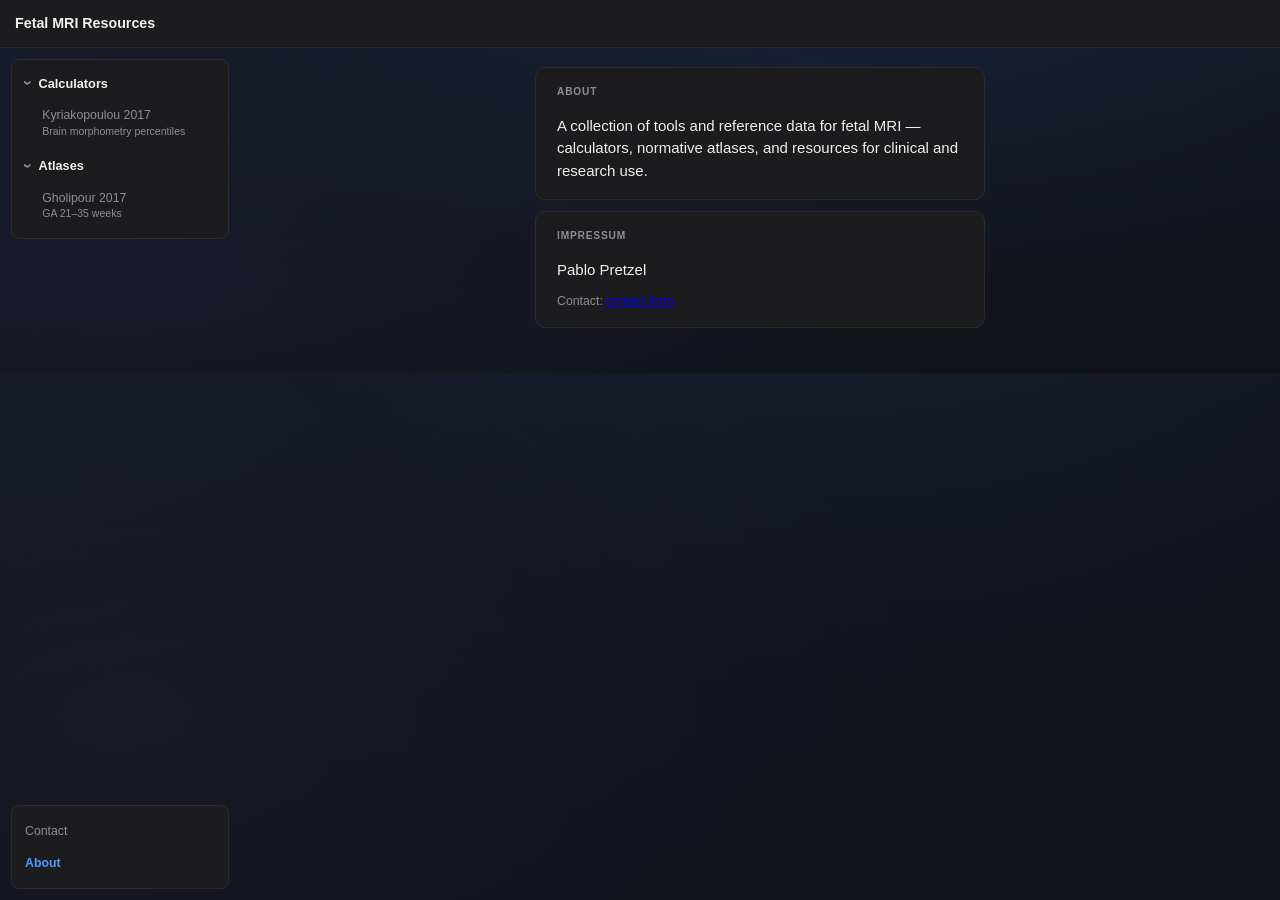
==== about.html @ 6837b883 "add contact and about pages" ====
<!DOCTYPE html>
<html lang="en">
<head>
  <meta charset="UTF-8">
  <meta name="viewport" content="width=device-width, initial-scale=1.0">
  <title>About — Fetal MRI Resources</title>
  <link rel="stylesheet" href="css/style.css">
  <script src="js/nav.js" defer></script>
</head>
<body>

  <header class="site-header">
    <button class="sidebar-toggle" aria-label="Toggle navigation" aria-controls="sidebar">
      <span></span><span></span><span></span>
    </button>
    <a class="site-brand" href="index.html">Fetal MRI Resources</a>
  </header>

  <aside class="sidebar" id="sidebar">
    <nav class="sidebar-nav">
      <details class="sidebar-section" open>
        <summary>Calculators</summary>
        <ul>
          <li><a href="kyriakopoulou-2017.html">
            Kyriakopoulou 2017
            <span class="link-sub">Brain morphometry percentiles</span>
          </a></li>
        </ul>
      </details>
      <details class="sidebar-section" open>
        <summary>Atlases</summary>
        <ul>
          <li><a href="gholipour-2017.html">
            Gholipour 2017
            <span class="link-sub">GA 21–35 weeks</span>
          </a></li>
        </ul>
      </details>
    </nav>
    <nav class="sidebar-nav sidebar-footer-nav">
      <ul>
        <li><a href="contact.html">Contact</a></li>
        <li><a href="about.html" class="active">About</a></li>
      </ul>
    </nav>
  </aside>

  <div class="sidebar-backdrop" id="sidebarBackdrop"></div>

  <main class="contact-section">
    <div class="contact-card">
      <p class="contact-card-title">About</p>
      <p>A collection of tools and reference data for fetal MRI — calculators, normative atlases, and resources for clinical and research use.</p>
    </div>
    <div class="contact-card">
      <p class="contact-card-title">Impressum</p>
      <p>Pablo Pretzel</p>
      <p style="margin-top:0.75rem;font-size:0.82rem;color:var(--muted);">
        Contact: <a href="contact.html">contact form</a>
      </p>
    </div>
  </main>

</body>
</html>
---- css/style.css ----
*, *::before, *::after {
  box-sizing: border-box;
  margin: 0;
  padding: 0;
}

:root {
  --bg: #111;
  --surface: #1c1c1e;
  --surface2: #252528;
  --border: #2c2c2e;
  --text: #f0f0f0;
  --muted: #8e8e93;
  --accent: #4a9eff;
  --accent-glow: rgba(74, 158, 255, 0.35);
  --header-height: 48px;
  --sidebar-width: 240px;
}

html, body {
  min-height: 100%;
  background:
    radial-gradient(ellipse at 70% 0%, rgba(74, 120, 255, 0.08) 0%, transparent 55%),
    radial-gradient(ellipse at 10% 80%, rgba(120, 80, 255, 0.05) 0%, transparent 50%),
    linear-gradient(170deg, #171e2e 0%, #13161f 55%, #111318 100%);
  color: var(--text);
  font-family: -apple-system, BlinkMacSystemFont, "Segoe UI", Helvetica, Arial, sans-serif;
  font-size: 15px;
  line-height: 1.5;
}

body {
  padding-top: var(--header-height);
  padding-left: var(--sidebar-width);
}

/* ── Top header ── */
.site-header {
  position: fixed;
  top: 0;
  left: 0;
  right: 0;
  z-index: 100;
  height: var(--header-height);
  background: var(--surface);
  border-bottom: 1px solid var(--border);
  display: flex;
  align-items: center;
  padding: 0 1rem;
  gap: 0.75rem;
}

.site-brand {
  font-size: 0.95rem;
  font-weight: 600;
  color: var(--text);
  text-decoration: none;
  white-space: nowrap;
}

/* ── Sidebar ── */
.sidebar {
  position: fixed;
  top: var(--header-height);
  left: 0;
  bottom: 0;
  width: var(--sidebar-width);
  padding: 0.75rem;
  overflow-y: auto;
  z-index: 90;
  display: flex;
  flex-direction: column;
  gap: 0.5rem;
}

.sidebar-nav {
  background: var(--surface);
  border: 1px solid var(--border);
  border-radius: 8px;
  padding: 0.4rem 0;
}

.sidebar-section > summary {
  display: flex;
  align-items: center;
  padding: 0.5rem 0.85rem;
  font-size: 0.85rem;
  font-weight: 600;
  color: var(--text);
  cursor: pointer;
  list-style: none;
  user-select: none;
  gap: 0.55rem;
}

.sidebar-section > summary::-webkit-details-marker { display: none; }

.sidebar-section > summary::before {
  content: '›';
  font-size: 1.05rem;
  color: var(--muted);
  transition: transform 0.2s ease;
  line-height: 1;
  display: inline-block;
}

.sidebar-section[open] > summary::before {
  transform: rotate(90deg);
}

.sidebar-section ul {
  list-style: none;
  padding: 0.1rem 0 0.3rem;
}

.sidebar-section ul li a {
  display: block;
  padding: 0.4rem 0.9rem 0.4rem 2rem;
  font-size: 0.82rem;
  line-height: 1.25;
  color: var(--muted);
  text-decoration: none;
  transition: color 0.15s;
}

.sidebar-section ul li a .link-sub {
  display: block;
  margin-top: 0.1rem;
  font-size: 0.7rem;
  line-height: 1.3;
}

.sidebar-section ul li a:hover {
  color: var(--text);
}

.sidebar-section ul li a.active {
  color: var(--accent);
  font-weight: 600;
}

/* ── Sidebar backdrop (mobile only) ── */
.sidebar-backdrop {
  display: none;
  position: fixed;
  top: var(--header-height);
  left: 0;
  right: 0;
  bottom: 0;
  background: rgba(0, 0, 0, 0.5);
  z-index: 80;
}

.sidebar-backdrop.open {
  display: block;
}

/* ── Sidebar toggle (mobile burger) ── */
.sidebar-toggle {
  display: none;
  background: none;
  border: none;
  cursor: pointer;
  padding: 4px;
  flex-direction: column;
}

.sidebar-toggle span {
  display: block;
  width: 22px;
  height: 2px;
  background: var(--text);
  margin: 4px 0;
  border-radius: 1px;
  transform-origin: center;
  transition: transform 0.2s ease, opacity 0.15s ease;
}

.sidebar-toggle.open span:nth-child(1) {
  transform: translateY(10px) rotate(45deg);
}

.sidebar-toggle.open span:nth-child(2) {
  opacity: 0;
}

.sidebar-toggle.open span:nth-child(3) {
  transform: translateY(-10px) rotate(-45deg);
}

/* ── Viewer section ── */
.viewer-section {
  padding: 0.65rem 0.9rem;
  display: flex;
  flex-direction: column;
  gap: 0.5rem;
  height: calc(100vh - var(--header-height));
  height: calc(100dvh - var(--header-height));
}

/* ── Collapsible header panel ── */
.viewer-header-panel {
  flex-shrink: 0;
  background: var(--surface);
  border: 1px solid var(--border);
  border-radius: 8px;
  overflow: hidden;
}

.viewer-header-panel summary {
  display: flex;
  align-items: center;
  padding: 0.55rem 1rem;
  font-size: 1rem;
  font-weight: 600;
  cursor: pointer;
  list-style: none;
  user-select: none;
  gap: 0.5rem;
}

.viewer-header-panel summary::-webkit-details-marker { display: none; }

.viewer-header-panel summary::before {
  content: '›';
  font-size: 1.15rem;
  color: var(--muted);
  transition: transform 0.2s ease;
  line-height: 1;
  display: inline-block;
}

.viewer-header-panel[open] summary::before {
  transform: rotate(90deg);
}

.viewer-header-body {
  padding: 0 1rem 0.65rem;
}

.viewer-header-panel .subtitle {
  color: var(--muted);
  font-size: 0.82rem;
  margin-bottom: 0.5rem;
}

.header-meta {
  display: flex;
  flex-wrap: wrap;
  gap: 0.2rem 1.4rem;
  padding-top: 0.5rem;
  border-top: 1px solid var(--border);
}

.meta-item {
  display: flex;
  align-items: baseline;
  gap: 0.35rem;
  font-size: 0.8rem;
  font-weight: 500;
  color: var(--text);
}

.meta-label {
  font-size: 0.67rem;
  text-transform: uppercase;
  letter-spacing: 0.06em;
  color: var(--muted);
  font-weight: 500;
}

.meta-static {
  color: var(--muted);
  font-weight: 400;
}

/* ── Age Selector Panel ── */
.age-selector-panel {
  position: relative;
  flex-shrink: 0;
  padding: 0.55rem 1rem;
  background: var(--surface);
  border: 1px solid var(--border);
  border-radius: 8px;
  display: flex;
  flex-direction: column;
  gap: 0.5rem;
  overflow: hidden;
}

/* Top accent stripe */
.age-selector-panel::before {
  content: '';
  position: absolute;
  top: 0;
  left: 0;
  right: 0;
  height: 3px;
  background: linear-gradient(90deg, var(--accent) 0%, #a78bfa 100%);
}

.age-selector-label {
  font-size: 0.95rem;
  font-weight: 600;
  color: var(--text);
}

/* ── Pills ── */
.age-pills {
  display: flex;
  flex-wrap: wrap;
  gap: 0.28rem;
}

.age-pill {
  display: inline-flex;
  align-items: center;
  justify-content: center;
  min-width: 2.2rem;
  height: 1.9rem;
  padding: 0 0.5rem;
  border-radius: 20px;
  border: 1px solid var(--border);
  background: var(--surface2);
  color: var(--muted);
  font-size: 0.82rem;
  font-weight: 500;
  cursor: pointer;
  font-family: inherit;
  line-height: 1;
  transition: background 0.15s, border-color 0.15s, color 0.15s, box-shadow 0.15s, transform 0.1s;
  user-select: none;
}

.age-pill:hover:not(:disabled):not(.active) {
  background: #2e2e32;
  border-color: #555;
  color: var(--text);
  transform: translateY(-1px);
}

.age-pill.active {
  background: var(--accent);
  border-color: var(--accent);
  color: #fff;
  font-weight: 600;
  box-shadow: 0 0 0 3px var(--accent-glow), 0 2px 8px rgba(74, 158, 255, 0.4);
  transform: translateY(-1px);
}

.age-pill:disabled {
  opacity: 0.28;
  cursor: default;
  transform: none;
}

.age-pill.unavailable {
  opacity: 0.18;
  cursor: not-allowed;
  text-decoration: line-through;
}

/* Brief pulse while NiiVue is loading the clicked atlas */
.age-pill.switching {
  animation: pill-pulse 0.6s ease-in-out infinite;
  border-color: var(--accent);
  color: var(--accent);
}

@keyframes pill-pulse {
  0%, 100% { box-shadow: 0 0 0 0 var(--accent-glow); }
  50%       { box-shadow: 0 0 0 5px transparent; }
}

/* ── Preload progress bar ── */
.preload-wrap {
  display: flex;
  flex-direction: column;
  gap: 0.3rem;
  transition: opacity 0.6s ease;
}

.preload-wrap.done {
  opacity: 0;
  pointer-events: none;
}

.preload-bar-track {
  height: 3px;
  background: var(--border);
  border-radius: 2px;
  overflow: hidden;
}

.preload-bar-fill {
  height: 100%;
  width: 0%;
  background: linear-gradient(90deg, var(--accent), #a78bfa);
  border-radius: 2px;
  transition: width 0.25s ease;
}

.preload-text {
  font-size: 0.72rem;
  color: var(--muted);
  text-align: right;
}

/* ── Canvas ── */
.canvas-wrap {
  flex: 1 1 0;
  min-height: 0;
  width: 100%;
  background: #000;
  border-radius: 8px;
  overflow: hidden;
  position: relative;
  box-shadow: 0 0 0 1px rgba(255,255,255,0.06), 0 8px 40px rgba(0,0,0,0.55);
}

#gl {
  width: 100%;
  height: 100%;
  display: block;
}

/* ── Loading overlay ── */
.loading-overlay {
  position: absolute;
  inset: 0;
  display: flex;
  flex-direction: column;
  align-items: center;
  justify-content: center;
  background: rgba(0, 0, 0, 0.92);
  gap: 0.75rem;
  font-size: 0.85rem;
  color: var(--muted);
  pointer-events: none;
  transition: opacity 0.35s;
}

.loading-overlay.hidden {
  opacity: 0;
}

.spinner {
  width: 28px;
  height: 28px;
  border: 3px solid var(--border);
  border-top-color: var(--accent);
  border-radius: 50%;
  animation: spin 0.8s linear infinite;
}

@keyframes spin {
  to { transform: rotate(360deg); }
}

.overlay-error {
  color: #ff6b6b;
  font-size: 0.85rem;
  text-align: center;
  padding: 0 1.5rem;
}

/* ── Controls hint ── */
.controls-hint {
  flex-shrink: 0;
  font-size: 0.72rem;
  color: var(--muted);
}

.controls-hint kbd {
  display: inline-block;
  padding: 1px 5px;
  border: 1px solid var(--border);
  border-radius: 3px;
  font-size: 0.75rem;
  font-family: inherit;
  background: var(--surface);
}

/* ── Sidebar footer nav (pinned bottom) ── */
.sidebar-footer-nav {
  margin-top: auto;
}

.sidebar-footer-nav ul {
  list-style: none;
  padding: 0.2rem 0;
}

.sidebar-footer-nav ul li a {
  display: block;
  padding: 0.45rem 0.85rem;
  font-size: 0.82rem;
  color: var(--muted);
  text-decoration: none;
  transition: color 0.15s;
}

.sidebar-footer-nav ul li a:hover {
  color: var(--text);
}

.sidebar-footer-nav ul li a.active {
  color: var(--accent);
  font-weight: 600;
}

/* ── Footer ── */
footer {
  margin-top: 3rem;
  padding: 1.25rem 1.5rem;
  border-top: 1px solid var(--border);
  font-size: 0.8rem;
  color: var(--muted);
  text-align: center;
}

footer a {
  color: var(--accent);
  text-decoration: none;
}

/* ── Landing page ── */
.landing-section {
  display: flex;
  align-items: center;
  justify-content: center;
  min-height: calc(100vh - var(--header-height));
  min-height: calc(100dvh - var(--header-height));
  padding: 2rem 1rem;
}

.landing-content {
  text-align: center;
  max-width: 480px;
  display: flex;
  flex-direction: column;
  align-items: center;
  gap: 1.5rem;
}

.landing-tagline {
  font-size: 1.15rem;
  color: var(--muted);
  font-weight: 400;
}

.landing-cta {
  background: transparent;
  border: 1px solid var(--border);
  color: var(--text);
  padding: 0.55rem 1.3rem;
  border-radius: 6px;
  font-family: inherit;
  font-size: 0.88rem;
  cursor: pointer;
  transition: background 0.15s, border-color 0.15s;
}

.landing-cta:hover {
  background: var(--surface);
  border-color: var(--muted);
}

.landing-cta.is-arrow {
  border: none;
  background: transparent;
  color: var(--muted);
  font-size: 2rem;
  line-height: 1;
  padding: 0;
  cursor: default;
  pointer-events: none;
}

/* ── Calculator page ── */
.calc-section {
  max-width: 680px;
  margin: 0 auto;
  padding: 1.25rem 1rem 3rem;
  display: flex;
  flex-direction: column;
  gap: 0.75rem;
}

.calc-card {
  background: var(--surface);
  border: 1px solid var(--border);
  border-radius: 10px;
  padding: 1.1rem 1.4rem;
}

.calc-card-title {
  font-size: 0.68rem;
  text-transform: uppercase;
  letter-spacing: 0.08em;
  color: var(--muted);
  font-weight: 600;
  margin-bottom: 0.9rem;
}

.date-row {
  display: grid;
  grid-template-columns: 1fr 1fr auto;
  gap: 1rem;
  align-items: end;
}

.date-field label {
  display: block;
  font-size: 0.78rem;
  color: var(--muted);
  margin-bottom: 0.3rem;
}

.date-field input[type="date"] {
  width: 100%;
  background: var(--surface2);
  border: 1px solid var(--border);
  border-radius: 6px;
  color: var(--text);
  font-size: 0.9rem;
  padding: 0.42rem 0.65rem;
  font-family: inherit;
  outline: none;
  transition: border-color 0.15s;
  color-scheme: dark;
}

.date-field input[type="date"]:focus {
  border-color: var(--accent);
}

.ga-result {
  padding-bottom: 0.1rem;
}

.ga-label {
  display: block;
  font-size: 0.72rem;
  text-transform: uppercase;
  letter-spacing: 0.06em;
  color: var(--muted);
  font-weight: 500;
  margin-bottom: 0.3rem;
}

.ga-display {
  font-size: 1.15rem;
  font-weight: 700;
  color: var(--accent);
  white-space: nowrap;
}

/* Measurements table */
.meas-table {
  width: 100%;
  border-collapse: collapse;
}

.meas-table th {
  font-size: 0.68rem;
  text-transform: uppercase;
  letter-spacing: 0.06em;
  color: var(--muted);
  font-weight: 500;
  padding: 0 0 0.5rem;
  text-align: left;
  border-bottom: 1px solid var(--border);
}

.meas-table th:nth-child(2),
.meas-table th:nth-child(3) {
  text-align: right;
}

.meas-table td {
  padding: 0.3rem 0;
  border-bottom: 1px solid rgba(44,44,46,0.5);
  vertical-align: middle;
}

.meas-label {
  font-size: 0.87rem;
  color: var(--text);
}

.meas-unit {
  color: var(--muted);
  font-size: 0.75rem;
}

.meas-auto-tag {
  font-size: 0.62rem;
  background: var(--surface2);
  border: 1px solid var(--border);
  border-radius: 3px;
  padding: 1px 4px;
  color: var(--muted);
  text-transform: uppercase;
  letter-spacing: 0.04em;
  vertical-align: middle;
}

.meas-input-cell {
  text-align: right;
  padding-right: 0.5rem;
}

.meas-input {
  width: 80px;
  text-align: right;
  background: var(--surface2);
  border: 1px solid var(--border);
  border-radius: 5px;
  color: var(--text);
  font-size: 0.88rem;
  padding: 0.28rem 0.5rem;
  font-family: inherit;
  outline: none;
  transition: border-color 0.15s;
  -moz-appearance: textfield;
}

.meas-input::-webkit-inner-spin-button,
.meas-input::-webkit-outer-spin-button {
  -webkit-appearance: none;
}

.meas-input:focus {
  border-color: var(--accent);
}

.meas-input[readonly] {
  color: var(--muted);
  border-color: transparent;
  background: transparent;
  cursor: default;
}

.meas-centile-cell {
  text-align: right;
  min-width: 130px;
  font-size: 0.84rem;
  color: var(--muted);
}

.meas-centile-cell.has-value {
  color: var(--text);
}

.meas-centile-cell.extreme {
  color: #ff9f6b;
}

/* Output */
.output-actions {
  display: flex;
  justify-content: flex-end;
  gap: 0.5rem;
  margin-bottom: 0.75rem;
}

.btn-generate {
  background: var(--accent);
  color: #fff;
  border: none;
  border-radius: 6px;
  padding: 0.45rem 1.1rem;
  font-size: 0.88rem;
  font-weight: 600;
  cursor: pointer;
  font-family: inherit;
  transition: opacity 0.15s;
}

.btn-generate:hover { opacity: 0.85; }

.btn-copy {
  background: var(--surface2);
  color: var(--text);
  border: 1px solid var(--border);
  border-radius: 6px;
  padding: 0.45rem 1.1rem;
  font-size: 0.88rem;
  cursor: pointer;
  font-family: inherit;
  transition: background 0.15s;
}

.btn-copy:hover { background: #2e2e32; }

.output-textarea {
  width: 100%;
  min-height: 220px;
  background: rgba(0,0,0,0.35);
  border: 1px solid var(--border);
  border-radius: 6px;
  color: var(--text);
  font-family: "SF Mono", "Menlo", "Monaco", "Consolas", monospace;
  font-size: 0.77rem;
  line-height: 1.65;
  padding: 0.75rem 1rem;
  resize: vertical;
  outline: none;
}

.output-textarea:focus {
  border-color: var(--accent);
}

/* ── Landing suggest link ── */
.landing-suggest {
  font-size: 0.8rem;
  color: var(--muted);
  text-decoration: none;
  transition: color 0.15s;
}

.landing-suggest:hover {
  color: var(--text);
}

/* ── Contact form page ── */
.contact-section {
  max-width: 480px;
  margin: 0 auto;
  padding: 1.25rem 1rem 3rem;
  display: flex;
  flex-direction: column;
  gap: 0.75rem;
}

.contact-card {
  background: var(--surface);
  border: 1px solid var(--border);
  border-radius: 10px;
  padding: 1.1rem 1.4rem;
}

.contact-card-title {
  font-size: 0.68rem;
  text-transform: uppercase;
  letter-spacing: 0.08em;
  color: var(--muted);
  font-weight: 600;
  margin-bottom: 1rem;
}

.contact-field {
  display: flex;
  flex-direction: column;
  gap: 0.3rem;
  margin-bottom: 0.9rem;
}

.contact-field label {
  font-size: 0.78rem;
  color: var(--muted);
}

.contact-optional {
  opacity: 0.65;
}

.contact-field input,
.contact-field textarea {
  background: var(--surface2);
  border: 1px solid var(--border);
  border-radius: 6px;
  color: var(--text);
  font-size: 0.88rem;
  padding: 0.42rem 0.65rem;
  font-family: inherit;
  outline: none;
  transition: border-color 0.15s;
  resize: vertical;
}

.contact-field input:focus,
.contact-field textarea:focus {
  border-color: var(--accent);
}

.contact-field-error,
.contact-error {
  font-size: 0.75rem;
  color: #ff6b6b;
  min-height: 1rem;
}

.contact-success {
  color: var(--text);
  font-size: 0.9rem;
  padding: 0.5rem 0 0.25rem;
}

.contact-actions {
  display: flex;
  justify-content: flex-end;
  margin-top: 0.25rem;
}

/* ── Responsive ── */
@media (max-width: 600px) {
  body {
    padding-left: 0;
  }

  .sidebar-toggle {
    display: flex;
  }

  .sidebar {
    transform: translateX(-100%);
    transition: transform 0.22s ease;
    background: var(--bg);
    border-right: 1px solid var(--border);
  }

  .sidebar.open {
    transform: translateX(0);
  }

  .age-pill {
    min-width: 1.9rem;
    height: 1.6rem;
    font-size: 0.74rem;
  }

  .date-row {
    grid-template-columns: 1fr 1fr;
    grid-template-rows: auto auto;
  }

  .ga-result {
    grid-column: 1 / -1;
  }
}
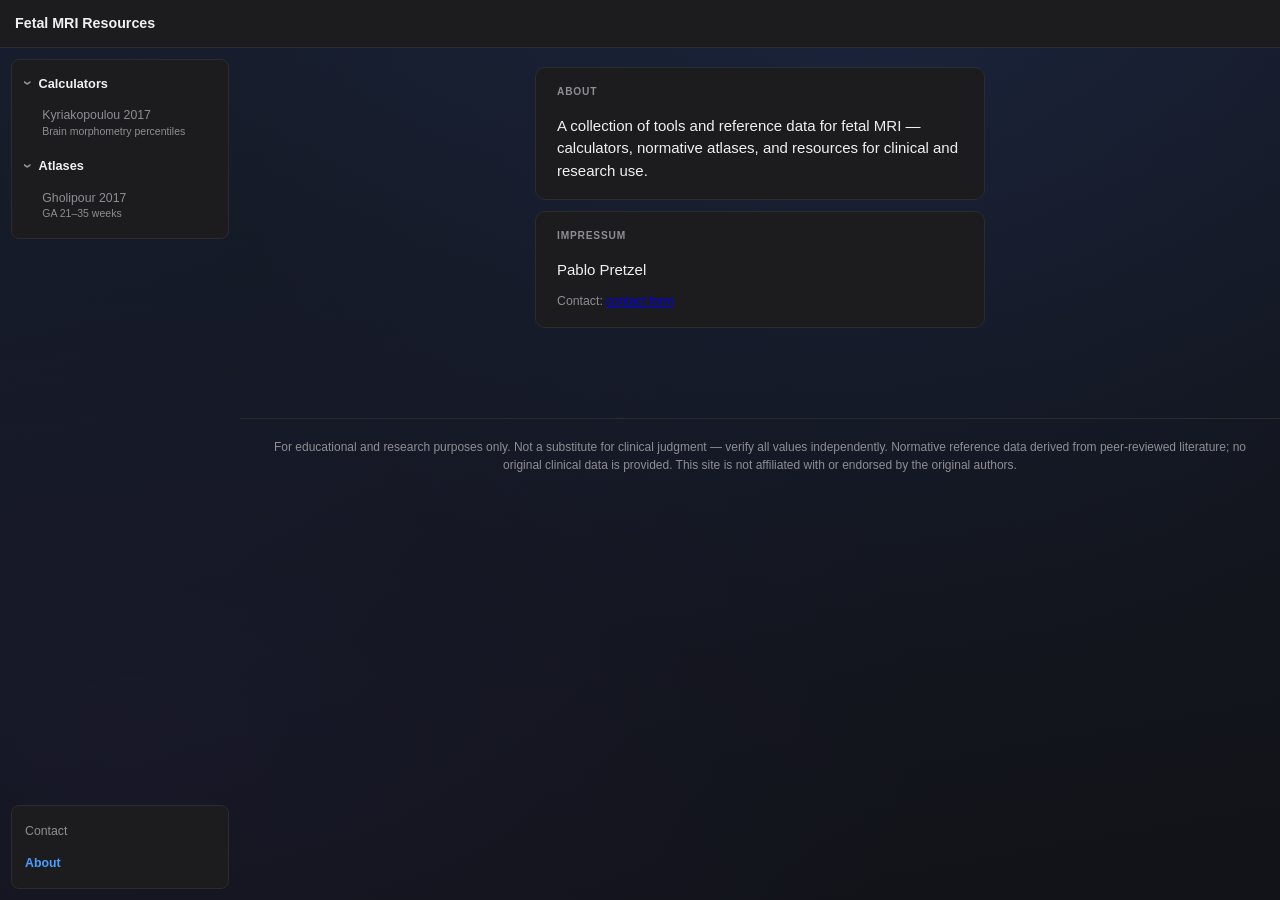
==== commit cca3e961: "add disclaimer footer to all pages Co-Authored-By: Claude Sonnet 4.6 <noreply@anthropic.com>" ====
--- a/about.html
+++ b/about.html
@@ -61,5 +61,11 @@
     </div>
   </main>
 
+  <footer>
+    For educational and research purposes only. Not a substitute for clinical judgment — verify all values independently.
+    Normative reference data derived from peer-reviewed literature; no original clinical data is provided.
+    This site is not affiliated with or endorsed by the original authors.
+  </footer>
+
 </body>
 </html>
--- a/css/style.css
+++ b/css/style.css
@@ -17,8 +17,11 @@
   --sidebar-width: 240px;
 }
 
+html {
+  min-height: 100%;
+}
+
 html, body {
-  min-height: 100%;
   background:
     radial-gradient(ellipse at 70% 0%, rgba(74, 120, 255, 0.08) 0%, transparent 55%),
     radial-gradient(ellipse at 10% 80%, rgba(120, 80, 255, 0.05) 0%, transparent 50%),
@@ -32,6 +35,9 @@
 body {
   padding-top: var(--header-height);
   padding-left: var(--sidebar-width);
+  display: flex;
+  flex-direction: column;
+  min-height: 100dvh;
 }
 
 /* ── Top header ── */
@@ -529,8 +535,7 @@
   display: flex;
   align-items: center;
   justify-content: center;
-  min-height: calc(100vh - var(--header-height));
-  min-height: calc(100dvh - var(--header-height));
+  flex: 1;
   padding: 2rem 1rem;
 }
 
@@ -835,6 +840,10 @@
   gap: 0.75rem;
 }
 
+.contact-section--wide {
+  max-width: 1000px;
+}
+
 .contact-card {
   background: var(--surface);
   border: 1px solid var(--border);
@@ -869,6 +878,7 @@
 
 .contact-field input,
 .contact-field textarea {
+  width: 100%;
   background: var(--surface2);
   border: 1px solid var(--border);
   border-radius: 6px;
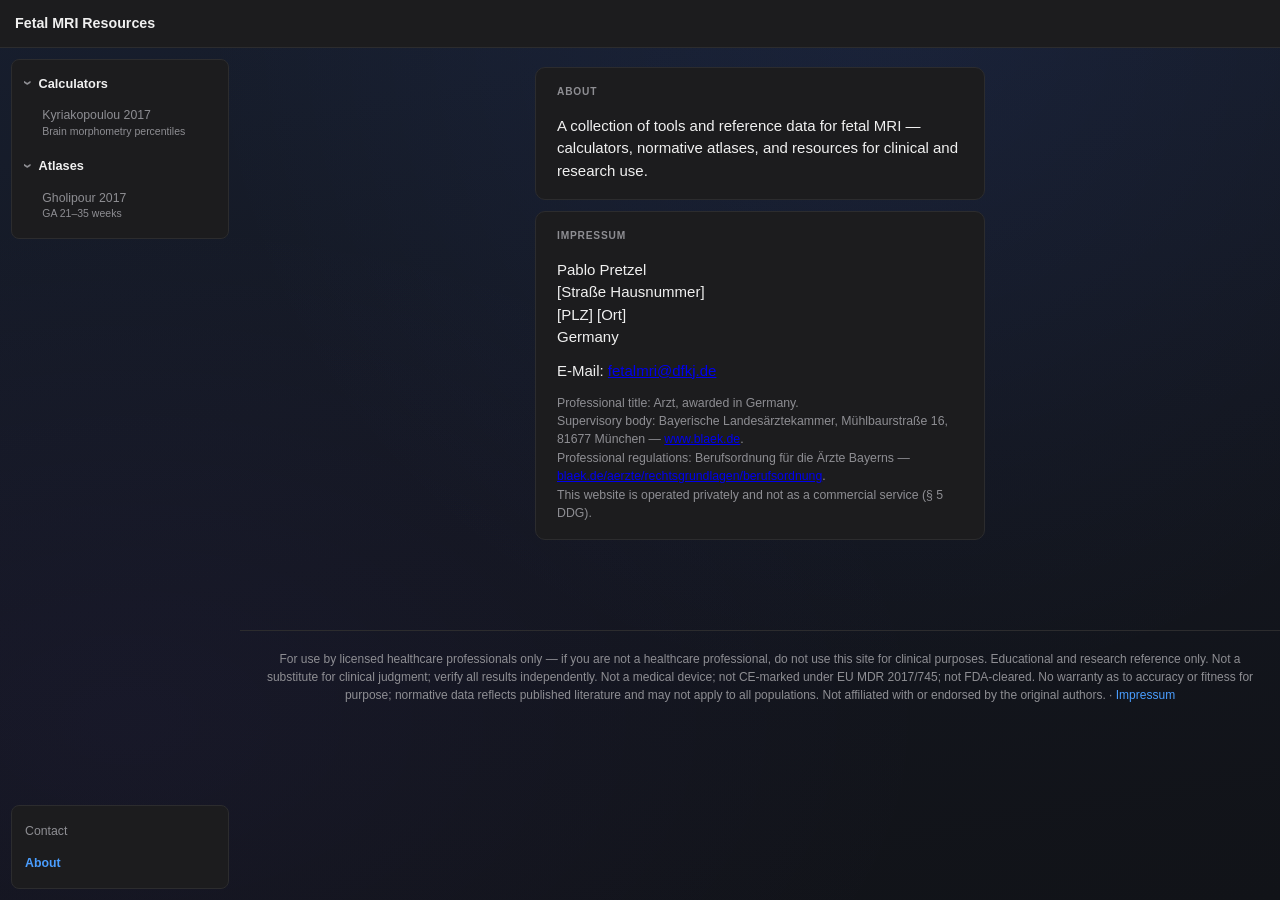
==== commit 4a92202a: "expand disclaimer and add legally complete Impressum (§ 5 DDG) Footer now includes explicit clinicia" ====
--- a/about.html
+++ b/about.html
@@ -52,19 +52,30 @@
       <p class="contact-card-title">About</p>
       <p>A collection of tools and reference data for fetal MRI — calculators, normative atlases, and resources for clinical and research use.</p>
     </div>
-    <div class="contact-card">
+    <div class="contact-card" id="impressum">
       <p class="contact-card-title">Impressum</p>
-      <p>Pablo Pretzel</p>
+      <p>Pablo Pretzel<br>
+      [Straße Hausnummer]<br>
+      [PLZ] [Ort]<br>
+      Germany</p>
+      <p style="margin-top:0.75rem;">E-Mail: <a href="mailto:fetalmri@dfkj.de">fetalmri@dfkj.de</a></p>
       <p style="margin-top:0.75rem;font-size:0.82rem;color:var(--muted);">
-        Contact: <a href="contact.html">contact form</a>
+        Professional title: Arzt, awarded in Germany.<br>
+        Supervisory body: Bayerische Landesärztekammer, Mühlbaurstraße 16, 81677 München —
+        <a href="https://www.blaek.de" target="_blank" rel="noopener">www.blaek.de</a>.<br>
+        Professional regulations: Berufsordnung für die Ärzte Bayerns —
+        <a href="https://www.blaek.de/aerzte/rechtsgrundlagen/berufsordnung" target="_blank" rel="noopener">blaek.de/aerzte/rechtsgrundlagen/berufsordnung</a>.<br>
+        This website is operated privately and not as a commercial service (§ 5 DDG).
       </p>
     </div>
   </main>
 
   <footer>
-    For educational and research purposes only. Not a substitute for clinical judgment — verify all values independently.
-    Normative reference data derived from peer-reviewed literature; no original clinical data is provided.
-    This site is not affiliated with or endorsed by the original authors.
+    For use by licensed healthcare professionals only — if you are not a healthcare professional, do not use this site for clinical purposes.
+    Educational and research reference only. Not a substitute for clinical judgment; verify all results independently.
+    Not a medical device; not CE-marked under EU MDR 2017/745; not FDA-cleared.
+    No warranty as to accuracy or fitness for purpose; normative data reflects published literature and may not apply to all populations.
+    Not affiliated with or endorsed by the original authors. &middot; <a href="about.html#impressum">Impressum</a>
   </footer>
 
 </body>
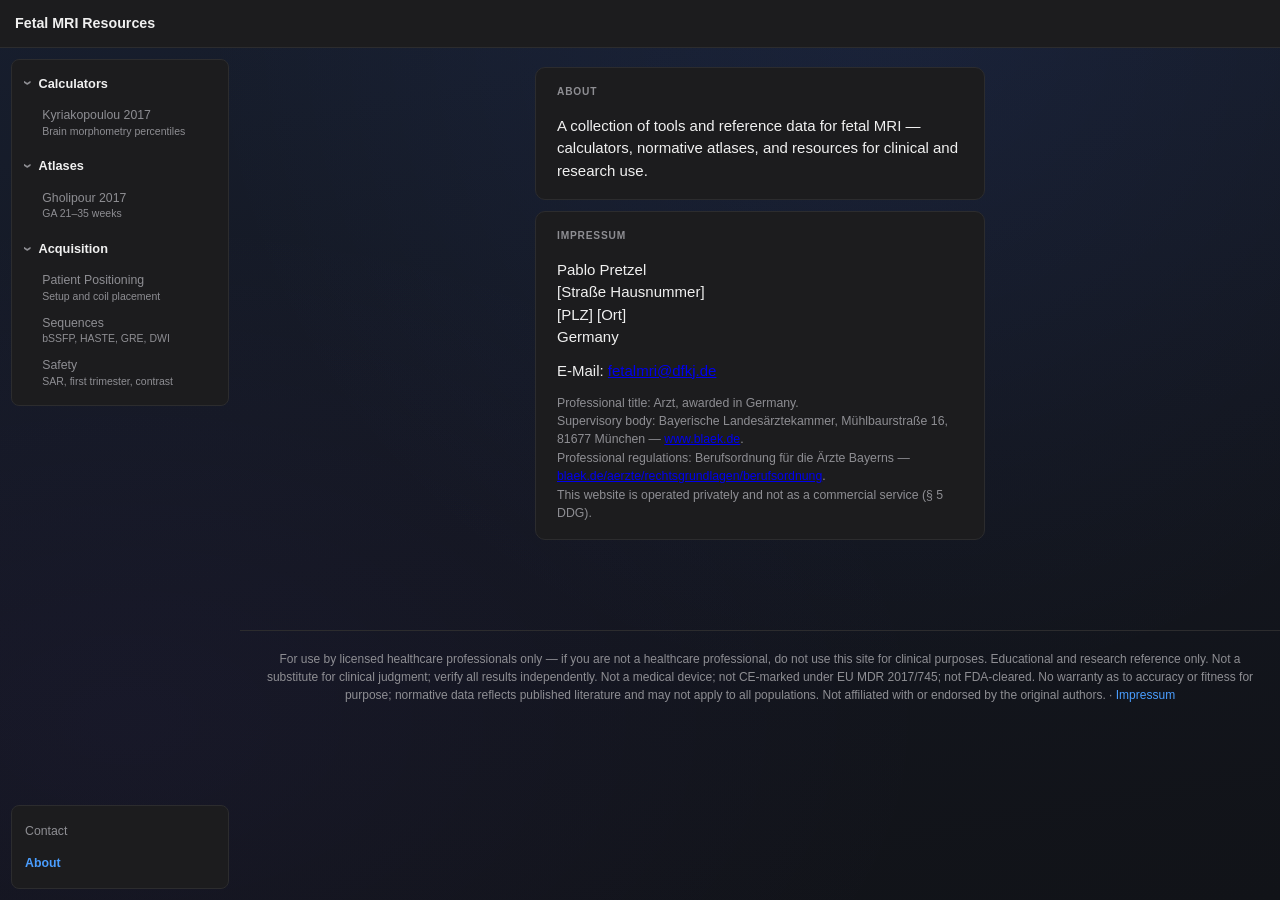
==== commit 7f35a941: "add Acquisition section with three sub-pages Adds patient positioning, sequences, and safety referen" ====
--- a/about.html
+++ b/about.html
@@ -33,6 +33,20 @@
           <li><a href="gholipour-2017.html">
             Gholipour 2017
             <span class="link-sub">GA 21–35 weeks</span>
+          </a></li>
+        </ul>
+      </details>
+      <details class="sidebar-section" open>
+        <summary>Acquisition</summary>
+        <ul>
+          <li><a href="acquisition-positioning.html">Patient Positioning
+            <span class="link-sub">Setup and coil placement</span>
+          </a></li>
+          <li><a href="acquisition-sequences.html">Sequences
+            <span class="link-sub">bSSFP, HASTE, GRE, DWI</span>
+          </a></li>
+          <li><a href="acquisition-safety.html">Safety
+            <span class="link-sub">SAR, first trimester, contrast</span>
           </a></li>
         </ul>
       </details>
--- a/css/style.css
+++ b/css/style.css
@@ -915,6 +915,83 @@
   margin-top: 0.25rem;
 }
 
+/* ── Reference / content pages ── */
+.ref-section {
+  max-width: 680px;
+  margin: 0 auto;
+  padding: 1.25rem 1rem 3rem;
+}
+
+.ref-section > * + * {
+  margin-top: 0.75rem;
+}
+
+.ref-subhead {
+  font-size: 0.68rem;
+  font-weight: 600;
+  text-transform: uppercase;
+  letter-spacing: 0.08em;
+  color: var(--muted);
+  margin: 1.1rem 0 0.5rem;
+  padding-top: 0.9rem;
+  border-top: 1px solid var(--border);
+}
+
+.ref-list {
+  list-style: none;
+  display: flex;
+  flex-direction: column;
+  gap: 0.45rem;
+}
+
+.ref-list > li {
+  font-size: 0.87rem;
+  color: var(--text);
+  padding-left: 1.1rem;
+  position: relative;
+  line-height: 1.5;
+}
+
+.ref-list > li::before {
+  content: '–';
+  position: absolute;
+  left: 0;
+  color: var(--muted);
+}
+
+.ref-seq-name {
+  font-weight: 600;
+}
+
+.ref-muted {
+  color: var(--muted);
+  font-size: 0.82rem;
+}
+
+.ref-links {
+  display: flex;
+  flex-direction: column;
+  gap: 0.6rem;
+}
+
+.ref-links a {
+  font-size: 0.84rem;
+  color: var(--accent);
+  text-decoration: none;
+  line-height: 1.3;
+}
+
+.ref-links a:hover {
+  text-decoration: underline;
+}
+
+.ref-link-label {
+  display: block;
+  font-size: 0.72rem;
+  color: var(--muted);
+  margin-top: 0.1rem;
+}
+
 /* ── Responsive ── */
 @media (max-width: 600px) {
   body {
